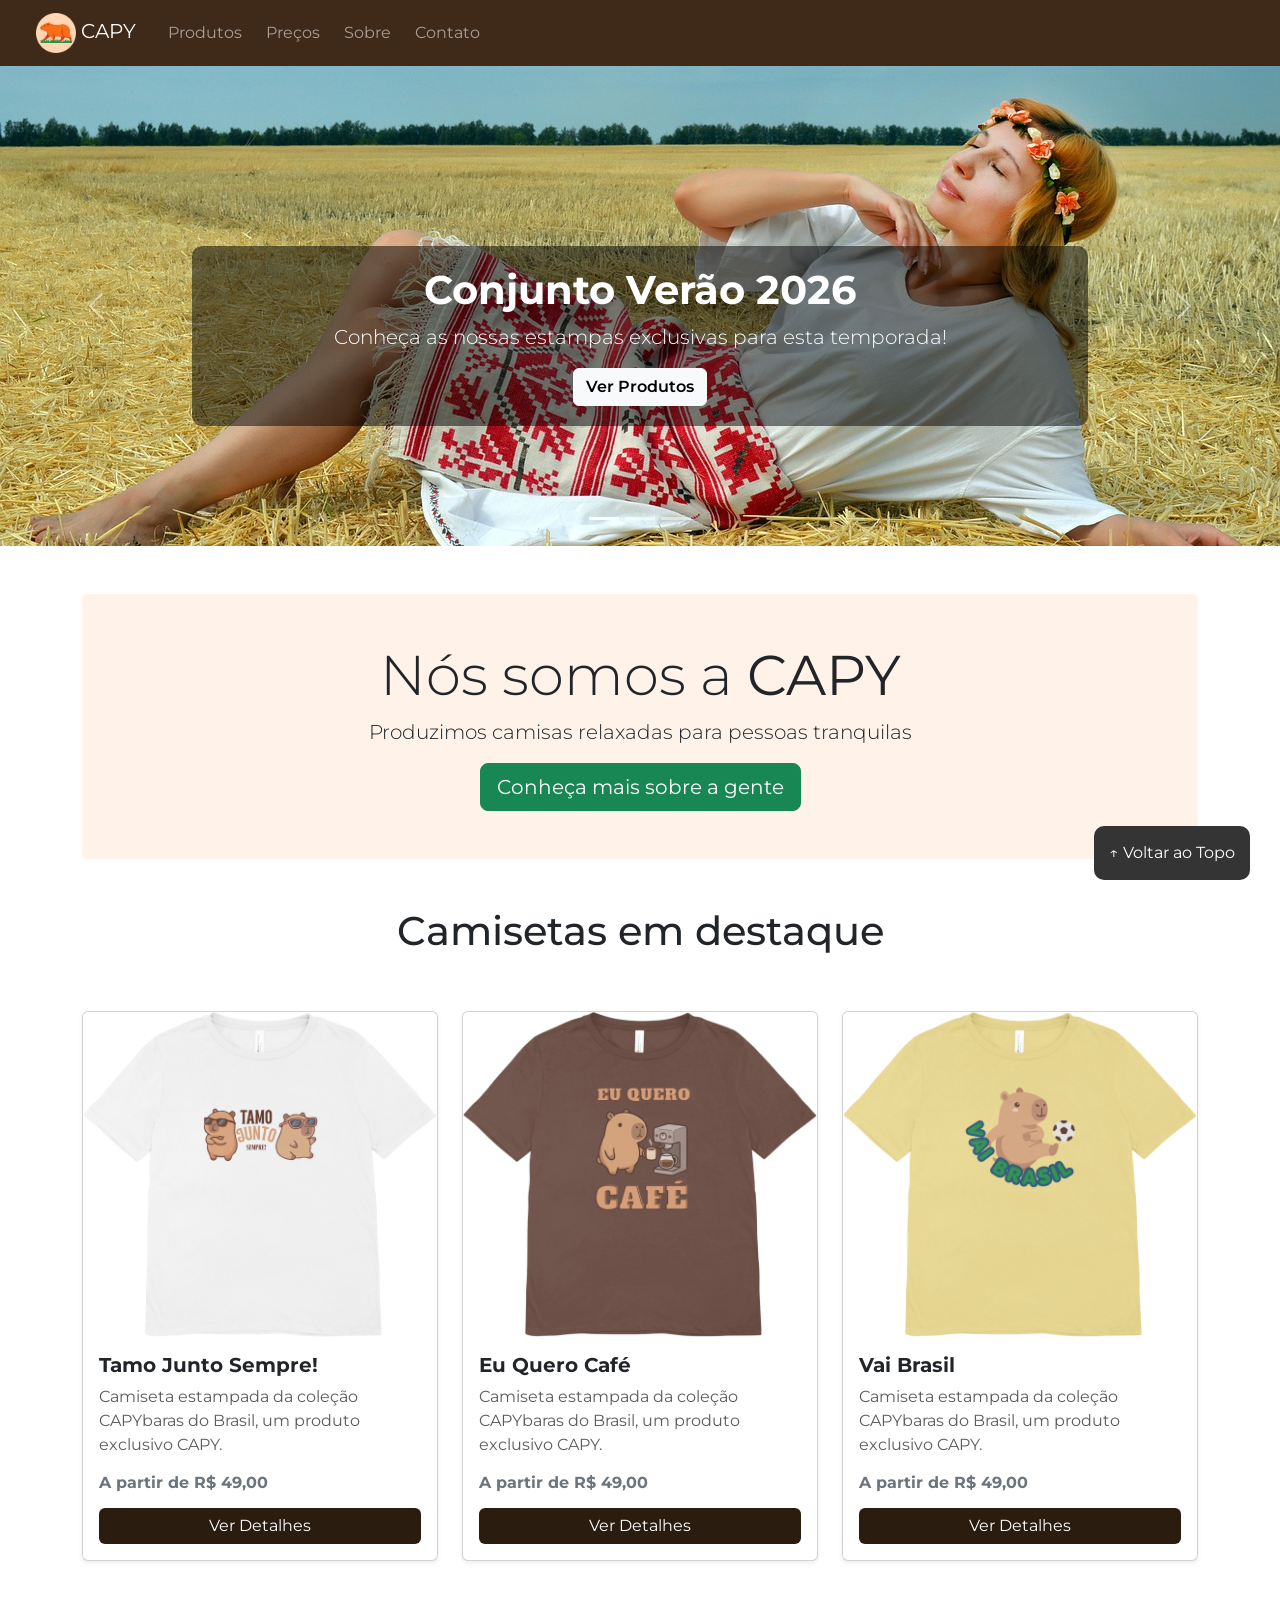
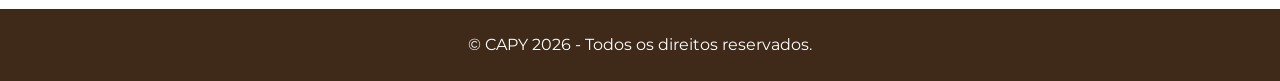
==== index.html @ 5a514659 "mudando home pra index" ====
<!DOCTYPE html>
<html lang="pt-BR">
<head>
    <meta charset="UTF-8">
    <meta name="viewport" content="width=device-width, initial-scale=1.0">
    <title>CAPY</title>
    <link href="https://cdn.jsdelivr.net/npm/bootstrap@5.3.0/dist/css/bootstrap.min.css" rel="stylesheet">
    <!-- Pra usar como base de modelos prontos: https://getbootstrap.com/docs/5.0/examples/cheatsheet/ -->
    <!-- Pra usar como base das notações de espaçamento: https://getbootstrap.com/docs/4.0/utilities/spacing/ -->
    <link rel="preconnect" href="https://fonts.googleapis.com"> <!-- Para usar fontes do Google -->
    <link rel="preconnect" href="https://fonts.gstatic.com" crossorigin> <!-- Para usar fontes do Google -->
    <link href="https://fonts.googleapis.com/css2?family=Montserrat:ital,wght@0,100..900;1,100..900&display=swap" rel="stylesheet"> <!-- Para a Montserrat -->
    <link href="styles.css" rel="stylesheet"> <!-- Pro botão de Voltar ao Topo -->
</head>
<body>

    <!-- Menu de Navegação -->
    <header>
        <nav class="navbar navbar-expand-lg navbar-dark bg-dark">
            <div class="container-fluid">
                <a class="navbar-brand mx-4 logo-size" href="home.html"> 
                    <img src="resources/imgs/logo.png" alt="logo da empresa"> 
                    <span>CAPY</span> 
                </a> 
                <button class="navbar-toggler" type="button" data-bs-toggle="collapse" data-bs-target="#navbarNav">
                    <span class="navbar-toggler-icon"></span>
                </button>
                <div class="collapse navbar-collapse" id="navbarNav">
                    <ul class="navbar-nav me-auto mb-2 mb-lg-0 gap-2"> 
                        <li class="nav-item"><a class="nav-link" href="produtos.html">Produtos</a></li>
                        <li class="nav-item"><a class="nav-link" href="precos.html">Preços</a></li>
                        <li class="nav-item"><a class="nav-link" href="sobre.html">Sobre</a></li>
                        <li class="nav-item"><a class="nav-link" href="contato.html">Contato</a></li>
                    </ul>
                </div>
            </div>
        </nav>
    </header>

    <!-- Banner / Carrossel -->

    <div id="bannerPrincipal" class="carousel slide" data-bs-ride="carousel">
        
        <div class="carousel-indicators">
            <button type="button" data-bs-target="#bannerPrincipal" data-bs-slide-to="0" class="active" aria-current="true" aria-label="Slide 1"></button>
            <button type="button" data-bs-target="#bannerPrincipal" data-bs-slide-to="1" aria-label="Slide 2"></button>
            <button type="button" data-bs-target="#bannerPrincipal" data-bs-slide-to="2" aria-label="Slide 3"></button>
        </div>

        <div class="carousel-inner">
            <div class="carousel-item active">
                <img src="resources/imgs/carrossel-1.jpg" class="d-block w-100" alt="Nova Coleção">
                <div class="carousel-caption">
                    <h5 class="display-6 fw-bold">Conjunto Verão 2026</h5>
                    <p class="lead">Conheça as nossas estampas exclusivas para esta temporada!</p>
                    <a href="produtos.html" class="btn btn-light btn-md shadow-sm fw-semibold">Ver Produtos</a>
                </div>
            </div>
            
            <div class="carousel-item">
                <img src="resources/imgs/carrossel-2.jpg" class="d-block w-100" alt="Frete Grátis">
                <div class="carousel-caption">
                    <h5 class="display-6 fw-bold">Novas Estampas</h5>
                    <p class="lead">Explore as novas adições ao nosso catálogo!</p>
                    <a href="produtos.html" class="btn btn-dark btn-md shadow-sm fw-semibold">Aproveitar Agora</a>
                </div>
            </div>
            
            <div class="carousel-item">
                <img src="resources/imgs/carrossel-3.jpg" class="d-block w-100" alt="Monte sua arte">
                <div class="carousel-caption">
                    <h5 class="display-6 fw-bold">Estampas Personalizadas</h5>
                    <p class="lead">Converse com a gente e transforme as suas ideias em realidade!</p>
                    <a href="contato.html" class="btn btn-success btn-md shadow-sm fw-semibold">Entre em Contato</a>
                </div>
            </div>
        </div>

        <button class="carousel-control-prev" type="button" data-bs-target="#bannerPrincipal" data-bs-slide="prev">
            <span class="carousel-control-prev-icon" aria-hidden="true"></span>
            <span class="visually-hidden">Anterior</span>
        </button>
        <button class="carousel-control-next" type="button" data-bs-target="#bannerPrincipal" data-bs-slide="next">
            <span class="carousel-control-next-icon" aria-hidden="true"></span>
            <span class="visually-hidden">Próximo</span>
        </button>
    </div>

    <main class="container mt-5">
        <div class="jumbotron text-center bg-light p-5 rounded ">
            <h1 class="display-4">Nós somos a <b>CAPY</b></h1>
            <p class="lead">Produzimos camisas relaxadas para pessoas tranquilas</p>
            <a class="btn btn-success btn-lg" href="sobre.html" role="button">Conheça mais sobre a gente</a>
        </div>

        <div class="row align-items-center my-5">
            <h1 class="text-center">Camisetas em destaque</h1>
        </div>

            <div class="row row-cols-1 row-cols-md-3 g-4">        
                <div class="col">
                    <div class="card h-100 shadow-sm">
                        <img src="resources/imgs/camisa-1.png" class="card-img-top" alt="Camiseta Classic Minimalist">
                        <div class="card-body">
                            <h5 class="card-title fw-bold">Tamo Junto Sempre!</h5>
                            <p class="card-text text-muted">Camiseta estampada da coleção CAPYbaras do Brasil, um produto exclusivo CAPY.</p>
                            <h6 class="text-secondary fw-bold mb-3">A partir de R$ 49,00</h6>
                            <a class="btn btn-dark w-100" href="produtos.html" role="button">Ver Detalhes</a>
                        </div>
                    </div>
                </div>

                <div class="col">
                    <div class="card h-100 shadow-sm">
                        <img src="resources/imgs/camisa-2.png" class="card-img-top" alt="Camiseta Vintage Nature">
                        <div class="card-body">
                            <h5 class="card-title fw-bold">Eu Quero Café</h5>
                            <p class="card-text text-muted">Camiseta estampada da coleção CAPYbaras do Brasil, um produto exclusivo CAPY.</p>
                            <h6 class="text-secondary fw-bold mb-3">A partir de R$ 49,00</h6>
                            <a class="btn btn-dark w-100" href="produtos.html" role="button">Ver Detalhes</a>
                        </div>
                    </div>
                </div>

                <div class="col">
                    <div class="card h-100 shadow-sm">
                        <img src="resources/imgs/camisa-3.png" class="card-img-top" alt="Camiseta Urban Line">
                        <div class="card-body">
                            <h5 class="card-title fw-bold">Vai Brasil</h5>
                            <p class="card-text text-muted">Camiseta estampada da coleção CAPYbaras do Brasil, um produto exclusivo CAPY.</p>
                            <h6 class="text-secondary fw-bold mb-3">A partir de R$ 49,00</h6>
                            <a class="btn btn-dark w-100" href="produtos.html" role="button">Ver Detalhes</a>
                        </div>
                    </div>
                </div>
            </div>

    </main>

    <footer class="bg-dark text-white text-center py-4 mt-5">
        <p class="mb-0"> &copy; CAPY 2026 - Todos os direitos reservados.</p>
    </footer>

    <button id="btnTopo" title="Voltar ao topo">↑ Voltar ao Topo</button>

    <script src="https://code.jquery.com/jquery-3.7.1.min.js"></script>
    <script src="https://cdn.jsdelivr.net/npm/bootstrap@5.3.0/dist/js/bootstrap.bundle.min.js"></script>
    <script src="scripts.js"></script>
</body>
</html>
---- styles.css ----
/* Atributos para a página */

header {
  min-height: 50px;
}

body {
  min-height: 100vh;
  font-family: Montserrat;
  margin: 0;
  display: flex;
  flex-direction: column;
}

main {
  flex: 1;
}

footer {
  min-height: 50px;
}

/* Fonte Montserrat*/

.montserrat {
  font-family: "Montserrat", sans-serif;
  font-optical-sizing: auto;
  font-style: normal;
}

/* Mudar as cores 'default' do bootstrap */

.navbar-dark {
    background-color: rgb(63, 42, 25) !important;
    border: none !important;
    border-width:0!important;
}

.bg-dark {
    background-color: rgb(63, 42, 25) !important;
    border: none !important;
    border-width:0!important;
}

.bg-light {
    background-color: rgba(255, 115, 0, 0.089) !important;
    border: none !important;
    border-width:0!important;
}

.btn-dark {
    background-color: rgb(43, 28, 16) !important;
    border: none !important;
    border-width:0!important;
}

.table-dark th {
    background-color: rgb(43, 28, 16) !important;
    border: none !important;
    border-width:0!important;
}

/* Mudar o tamanho da imagem do logo no Menu Superior */
.logo-size img {
    height: 40px; 
    width: auto;
}

/* Carrossel */
.carousel-item img {
    height: 480px; 
    object-fit: cover; /* Corta a imagem proporcionalmente */
}

.carousel-caption {
    bottom: 25%; /* Eleva o bloco de texto para o centro vertical da imagem */
    background: rgba(0, 0, 0, 0.5); 
    padding: 20px;
    border-radius: 10px;
}



/* Ajuste responsivo: diminui o tamanho do banner em celulares para não quebrar o layout */
@media (max-width: 768px) {
    .carousel-item img {
        height: 280px; /* Altura menor para telas de smartphones */
    }
    .carousel-caption {
        bottom: 10%;
        padding: 10px;
    }
    .carousel-caption h5 {
        font-size: 1.1rem;
    }
    .carousel-caption p {
        font-size: 0.85rem;
        margin-bottom: 5px;
    }
    .carousel-caption .btn {
        font-size: 0.8rem;
        padding: 4px 10px;
    }
    
}

/* Botão Voltar ao Topo */
#btnTopo {
    display: none;
    position: fixed;
    bottom: 20px;
    right: 30px;
    z-index: 99; 
    border: none;
    outline: none;
    background-color: #333;
    color: white;
    cursor: pointer;
    padding: 15px;
    border-radius: 10px;
}
#btnTopo:hover { background-color: #555; }
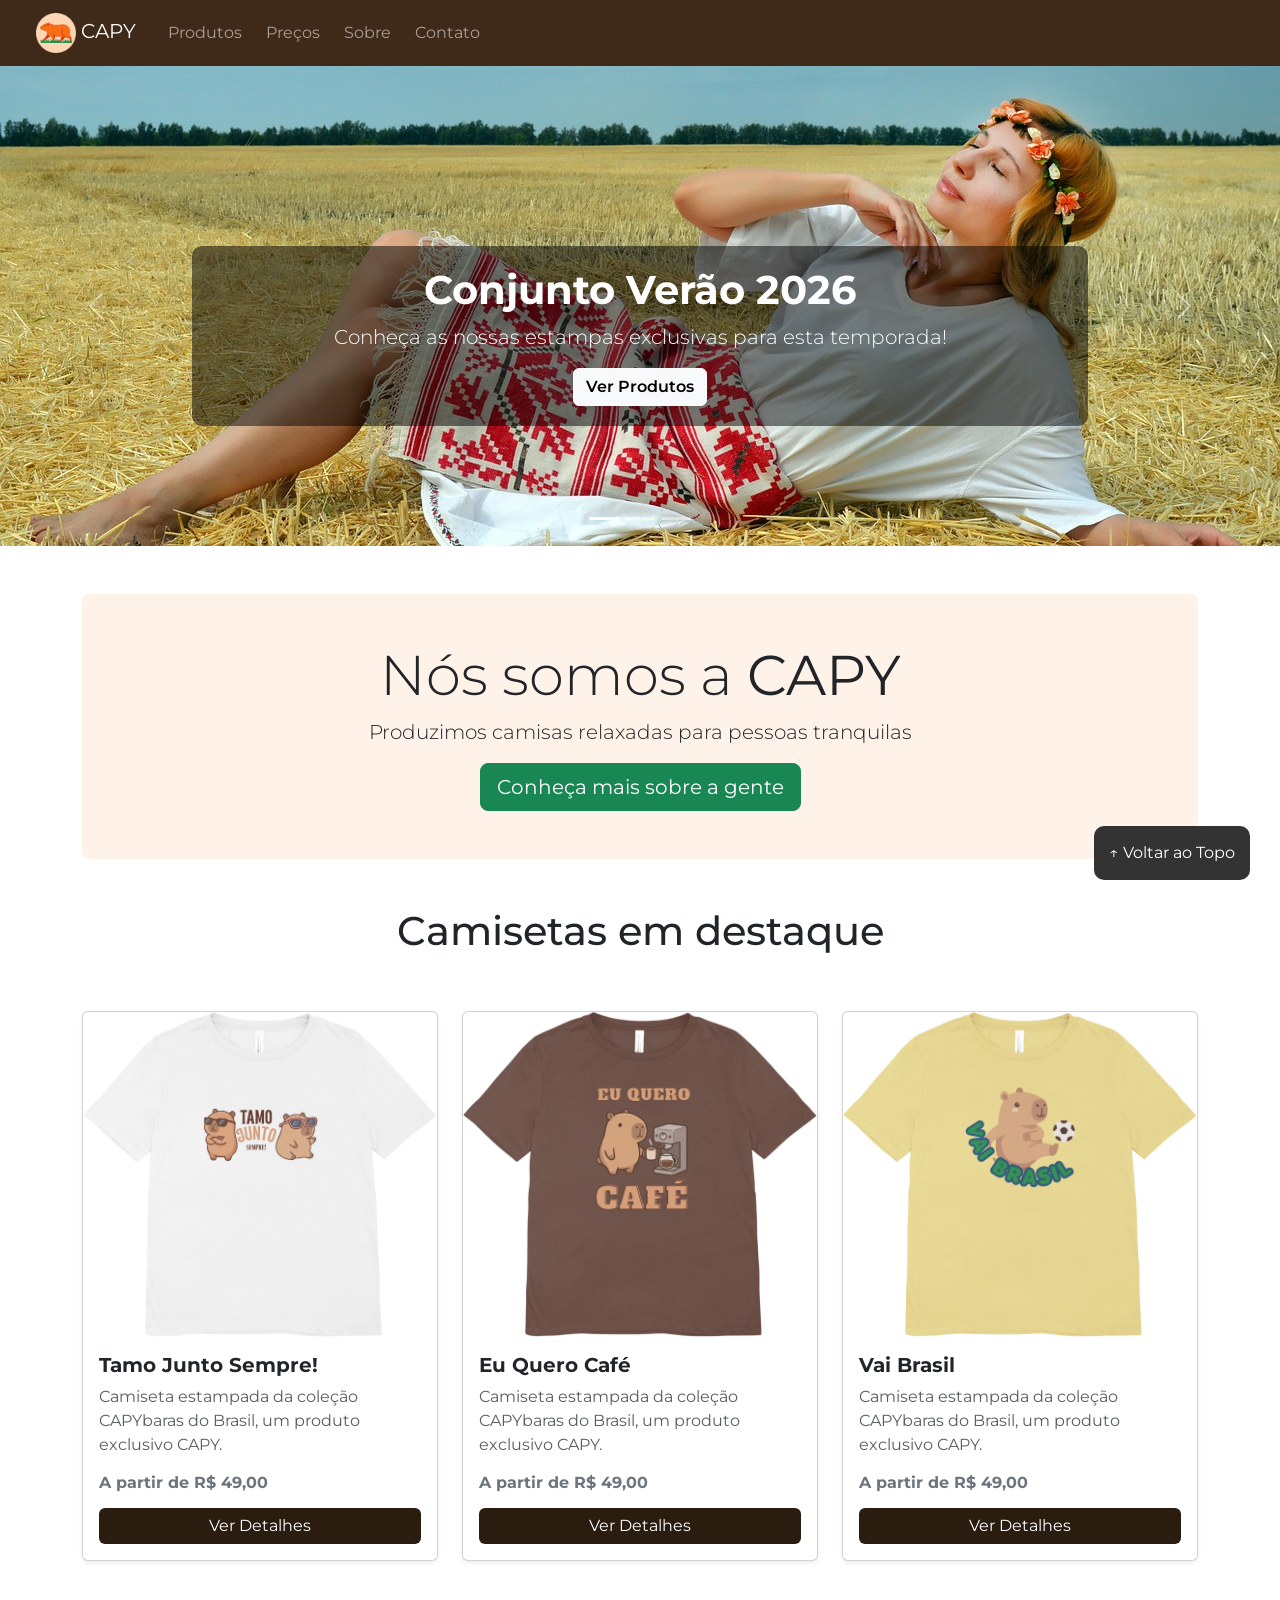
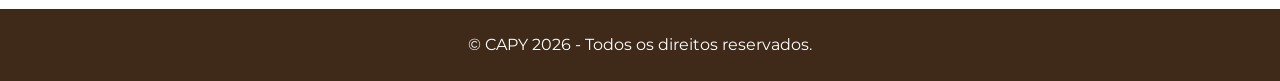
==== commit 485ecd69: "Alteração de home pra index em todos os htmls" ====
--- a/index.html
+++ b/index.html
@@ -18,7 +18,7 @@
     <header>
         <nav class="navbar navbar-expand-lg navbar-dark bg-dark">
             <div class="container-fluid">
-                <a class="navbar-brand mx-4 logo-size" href="home.html"> 
+                <a class="navbar-brand mx-4 logo-size" href="index.html"> 
                     <img src="resources/imgs/logo.png" alt="logo da empresa"> 
                     <span>CAPY</span> 
                 </a> 
